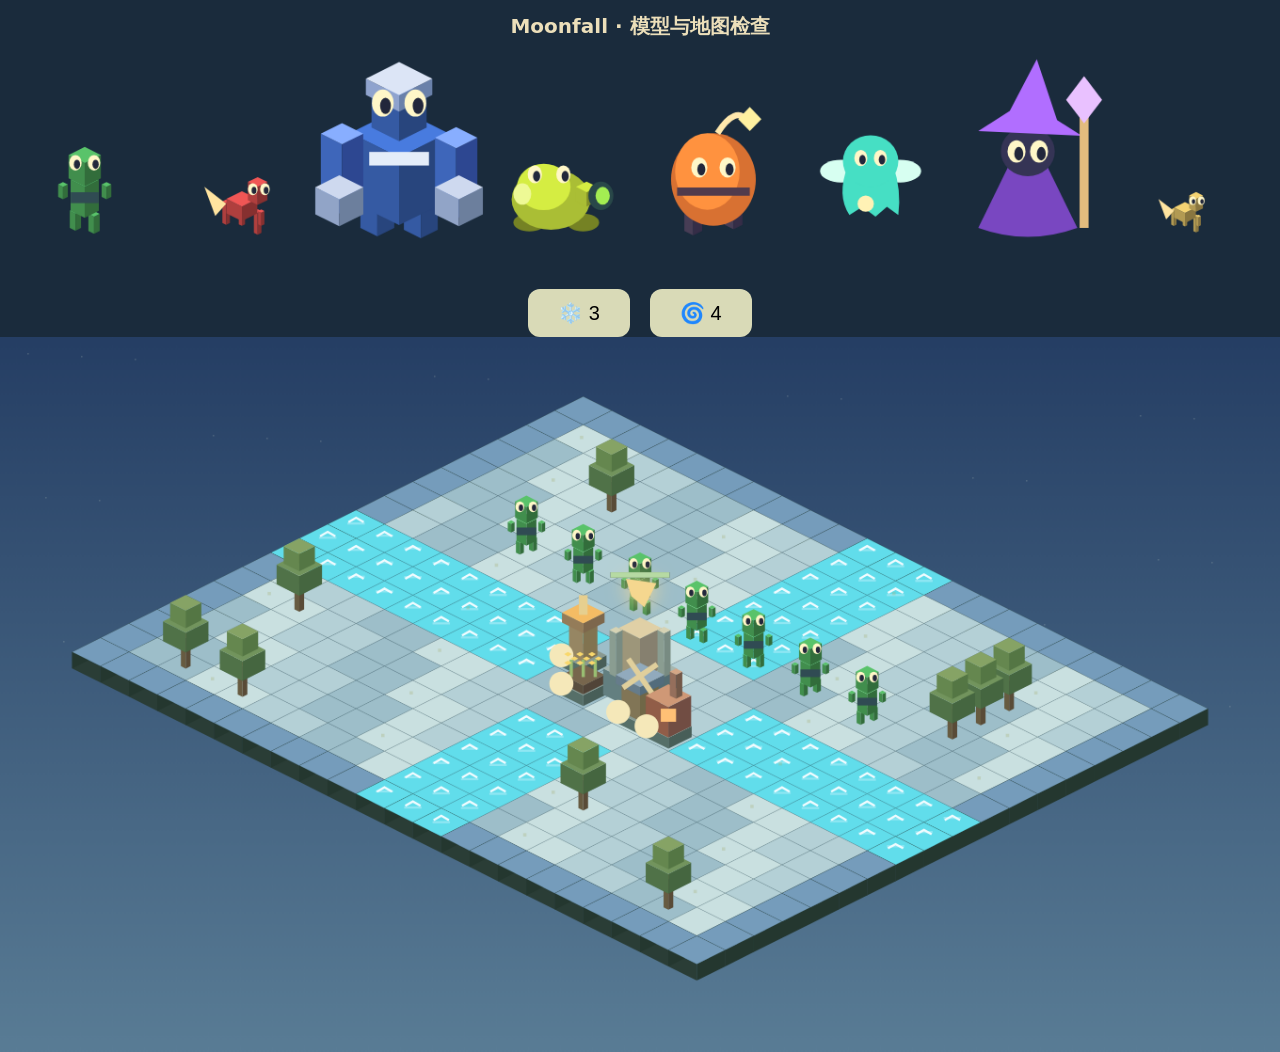
==== tests/visuals.html @ 4435879c "Remodel toy palace and monsters, replace ice/desert maps with active attack lanes and remove moon re" ====
<!doctype html><meta charset="utf-8"><meta name="viewport" content="width=device-width,initial-scale=1"><title>Moonfall model review</title><style>body{margin:0;background:#1a2b3c;color:#ecdfba;font:18px system-ui}canvas{display:block;width:100%;height:auto}h1{font-size:20px;text-align:center}nav{display:flex;justify-content:center;gap:20px}button{padding:12px 30px;font-size:20px;background:#d9dab7;border:0;border-radius:12px}</style><h1>Moonfall · 模型与地图检查</h1><canvas id="models" width="1360" height="250"></canvas><nav><button id="ice">❄️ 3</button><button id="sand">🌀 4</button></nav><canvas id="map" width="1360" height="760"></canvas><script type="module">
import {heightZombie,render} from '../render.mjs?v=11';import {createGame,ENEMIES,makeEnemy} from '../engine.mjs?v=11';
const c=document.querySelector('#models').getContext('2d'),types=['zombie','runner','brute','spitter','bomber','healer','summoner','mini'];let level=3,g=createGame({level,creative:true});
function reset(n){level=n;g=createGame({level,creative:true});g.wave=2;g.enemies=types.slice(0,7).map((k,i)=>makeEnemy(g,k,4+i*2,6));}document.querySelector('#ice').onclick=()=>reset(3);document.querySelector('#sand').onclick=()=>reset(4);reset(3);
function frame(t){c.clearRect(0,0,1360,250);types.forEach((k,i)=>{const e=ENEMIES[k];c.save();c.translate(90+i*167,185);c.scale(e.size*1.65,e.size*1.65);heightZombie(c,0,0,t/1000,i,e.color,.3,k);c.restore()});render(document.querySelector('#map').getContext('2d'),1360,760,g,{rotation:0,zoom:1,panX:0,panY:0},{},null,null,null,t/1000);requestAnimationFrame(frame)}requestAnimationFrame(frame);
</script>
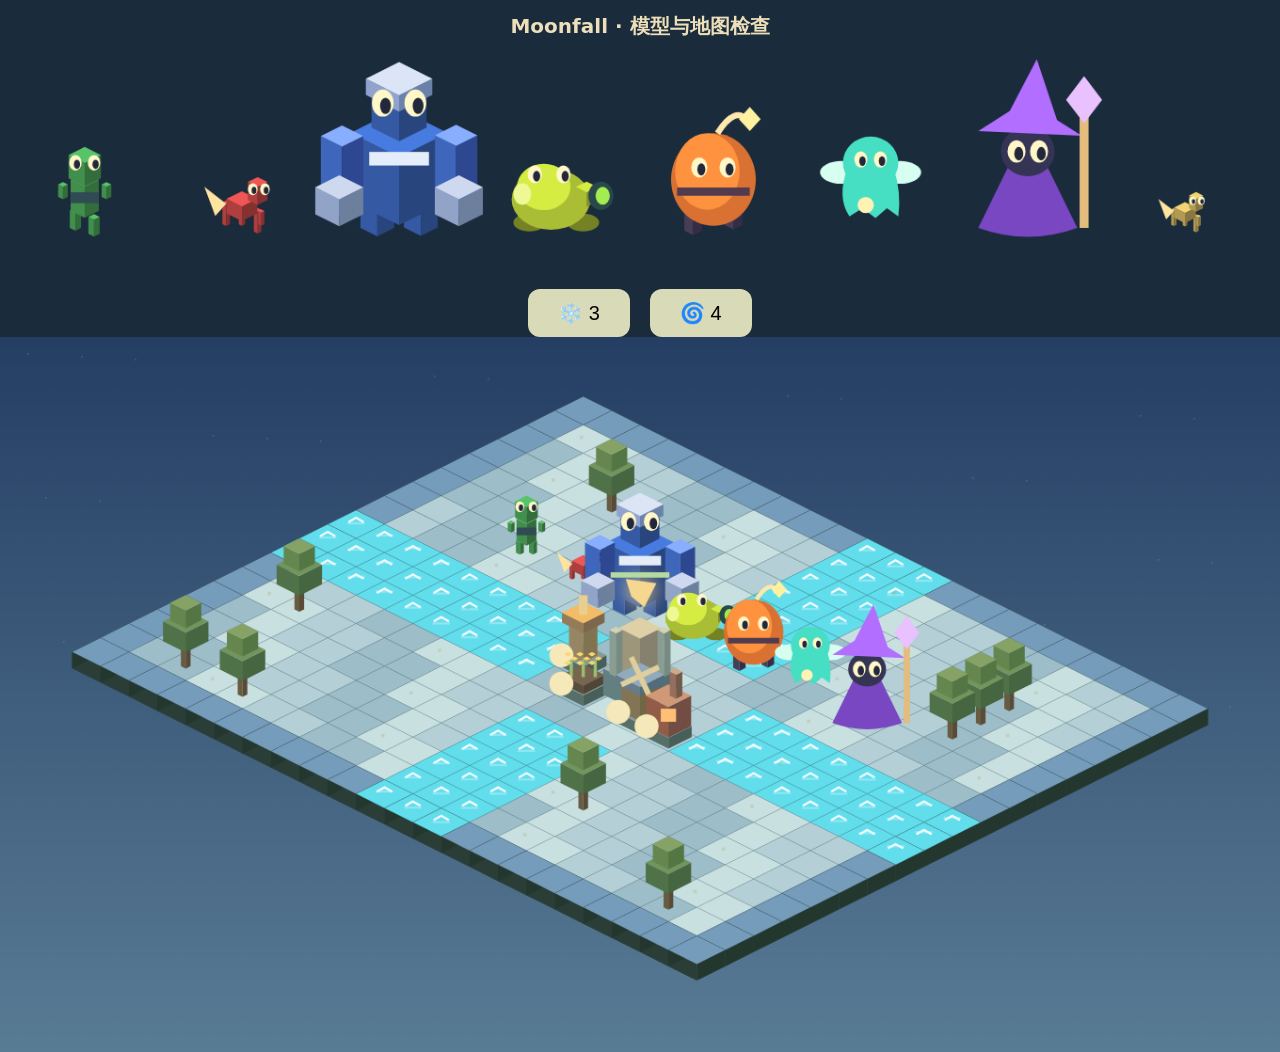
==== commit fbcbf58e: "Fix enemy subtype overwritten during render dispatch; verify specialist and boss meshes on actual ma" ====
--- a/tests/visuals.html
+++ b/tests/visuals.html
@@ -1,5 +1,5 @@
 <!doctype html><meta charset="utf-8"><meta name="viewport" content="width=device-width,initial-scale=1"><title>Moonfall model review</title><style>body{margin:0;background:#1a2b3c;color:#ecdfba;font:18px system-ui}canvas{display:block;width:100%;height:auto}h1{font-size:20px;text-align:center}nav{display:flex;justify-content:center;gap:20px}button{padding:12px 30px;font-size:20px;background:#d9dab7;border:0;border-radius:12px}</style><h1>Moonfall · 模型与地图检查</h1><canvas id="models" width="1360" height="250"></canvas><nav><button id="ice">❄️ 3</button><button id="sand">🌀 4</button></nav><canvas id="map" width="1360" height="760"></canvas><script type="module">
-import {heightZombie,render} from '../render.mjs?v=11';import {createGame,ENEMIES,makeEnemy} from '../engine.mjs?v=11';
+import {heightZombie,render} from '../render.mjs?v=12';import {createGame,ENEMIES,makeEnemy} from '../engine.mjs?v=12';
 const c=document.querySelector('#models').getContext('2d'),types=['zombie','runner','brute','spitter','bomber','healer','summoner','mini'];let level=3,g=createGame({level,creative:true});
 function reset(n){level=n;g=createGame({level,creative:true});g.wave=2;g.enemies=types.slice(0,7).map((k,i)=>makeEnemy(g,k,4+i*2,6));}document.querySelector('#ice').onclick=()=>reset(3);document.querySelector('#sand').onclick=()=>reset(4);reset(3);
 function frame(t){c.clearRect(0,0,1360,250);types.forEach((k,i)=>{const e=ENEMIES[k];c.save();c.translate(90+i*167,185);c.scale(e.size*1.65,e.size*1.65);heightZombie(c,0,0,t/1000,i,e.color,.3,k);c.restore()});render(document.querySelector('#map').getContext('2d'),1360,760,g,{rotation:0,zoom:1,panX:0,panY:0},{},null,null,null,t/1000);requestAnimationFrame(frame)}requestAnimationFrame(frame);
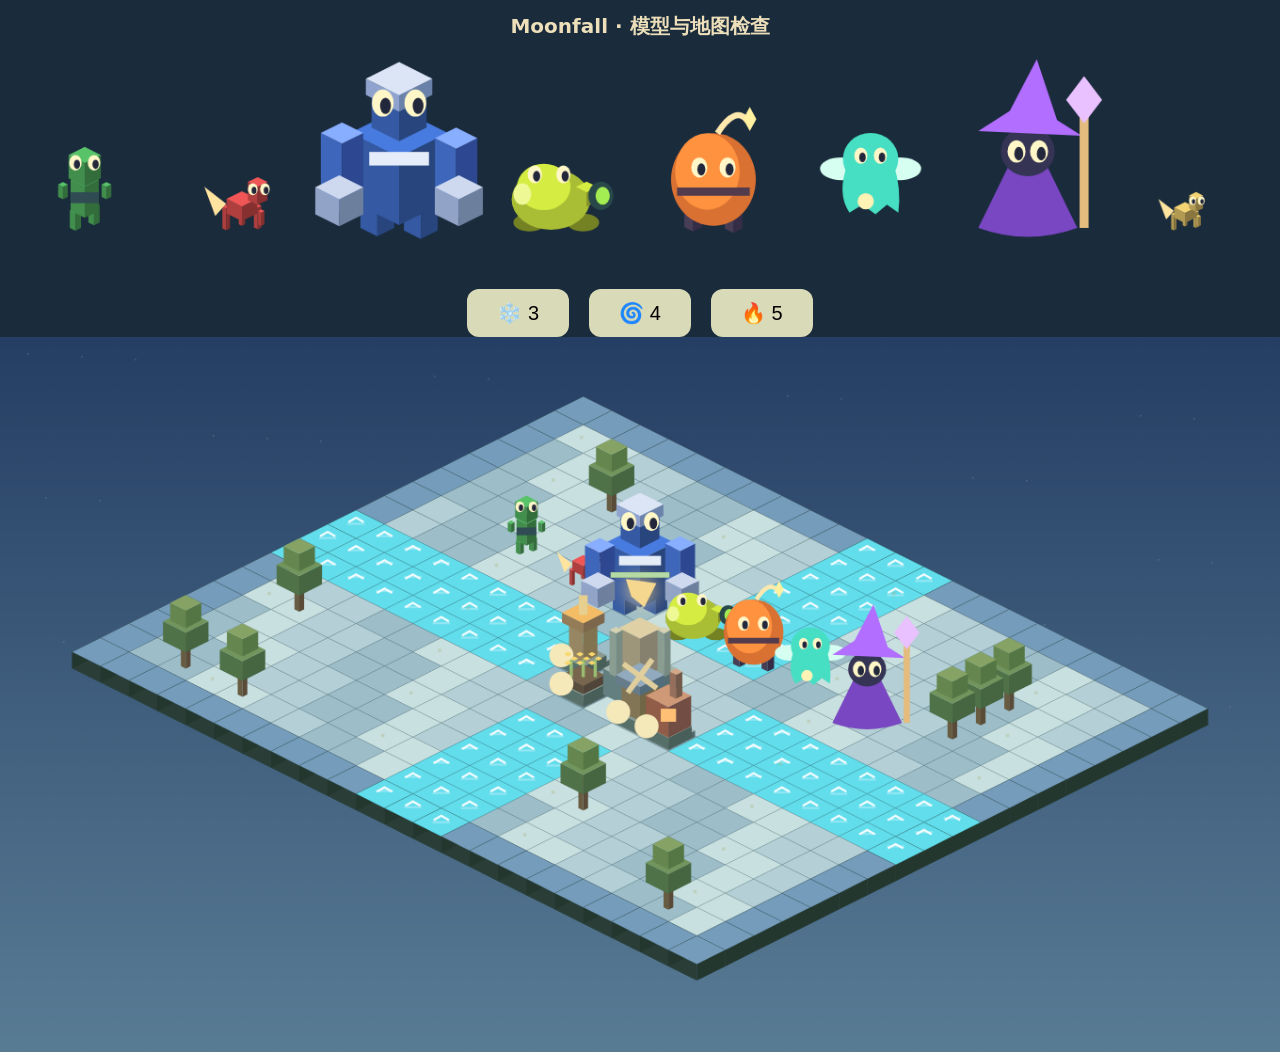
==== commit b090aab5: "Specialize advanced material costs, enforce multi-cell footprints and map caps, empower enemies cros" ====
--- a/tests/visuals.html
+++ b/tests/visuals.html
@@ -1,6 +1,6 @@
-<!doctype html><meta charset="utf-8"><meta name="viewport" content="width=device-width,initial-scale=1"><title>Moonfall model review</title><style>body{margin:0;background:#1a2b3c;color:#ecdfba;font:18px system-ui}canvas{display:block;width:100%;height:auto}h1{font-size:20px;text-align:center}nav{display:flex;justify-content:center;gap:20px}button{padding:12px 30px;font-size:20px;background:#d9dab7;border:0;border-radius:12px}</style><h1>Moonfall · 模型与地图检查</h1><canvas id="models" width="1360" height="250"></canvas><nav><button id="ice">❄️ 3</button><button id="sand">🌀 4</button></nav><canvas id="map" width="1360" height="760"></canvas><script type="module">
-import {heightZombie,render} from '../render.mjs?v=12';import {createGame,ENEMIES,makeEnemy} from '../engine.mjs?v=12';
+<!doctype html><meta charset="utf-8"><meta name="viewport" content="width=device-width,initial-scale=1"><title>Moonfall model review</title><style>body{margin:0;background:#1a2b3c;color:#ecdfba;font:18px system-ui}canvas{display:block;width:100%;height:auto}h1{font-size:20px;text-align:center}nav{display:flex;justify-content:center;gap:20px}button{padding:12px 30px;font-size:20px;background:#d9dab7;border:0;border-radius:12px}</style><h1>Moonfall · 模型与地图检查</h1><canvas id="models" width="1360" height="250"></canvas><nav><button id="ice">❄️ 3</button><button id="sand">🌀 4</button><button id="fire">🔥 5</button></nav><canvas id="map" width="1360" height="760"></canvas><script type="module">
+import {heightZombie,render} from '../render.mjs?v=13';import {createGame,ENEMIES,makeEnemy,build,igniteEnemy} from '../engine.mjs?v=13';
 const c=document.querySelector('#models').getContext('2d'),types=['zombie','runner','brute','spitter','bomber','healer','summoner','mini'];let level=3,g=createGame({level,creative:true});
-function reset(n){level=n;g=createGame({level,creative:true});g.wave=2;g.enemies=types.slice(0,7).map((k,i)=>makeEnemy(g,k,4+i*2,6));}document.querySelector('#ice').onclick=()=>reset(3);document.querySelector('#sand').onclick=()=>reset(4);reset(3);
+function reset(n){level=n;g=createGame({level,creative:true});g.wave=2;g.enemies=types.slice(0,7).map((k,i)=>makeEnemy(g,k,4+i*2,6));}document.querySelector('#ice').onclick=()=>reset(3);document.querySelector('#sand').onclick=()=>reset(4);document.querySelector('#fire').onclick=()=>{reset(5);for(const e of g.enemies){e.x=5;e.y=5+g.enemies.indexOf(e);igniteEnemy(g,e)}build(g,'prism',13,7);build(g,'rapid',8,11);build(g,'shield',13,11)};reset(3);
 function frame(t){c.clearRect(0,0,1360,250);types.forEach((k,i)=>{const e=ENEMIES[k];c.save();c.translate(90+i*167,185);c.scale(e.size*1.65,e.size*1.65);heightZombie(c,0,0,t/1000,i,e.color,.3,k);c.restore()});render(document.querySelector('#map').getContext('2d'),1360,760,g,{rotation:0,zoom:1,panX:0,panY:0},{},null,null,null,t/1000);requestAnimationFrame(frame)}requestAnimationFrame(frame);
 </script>
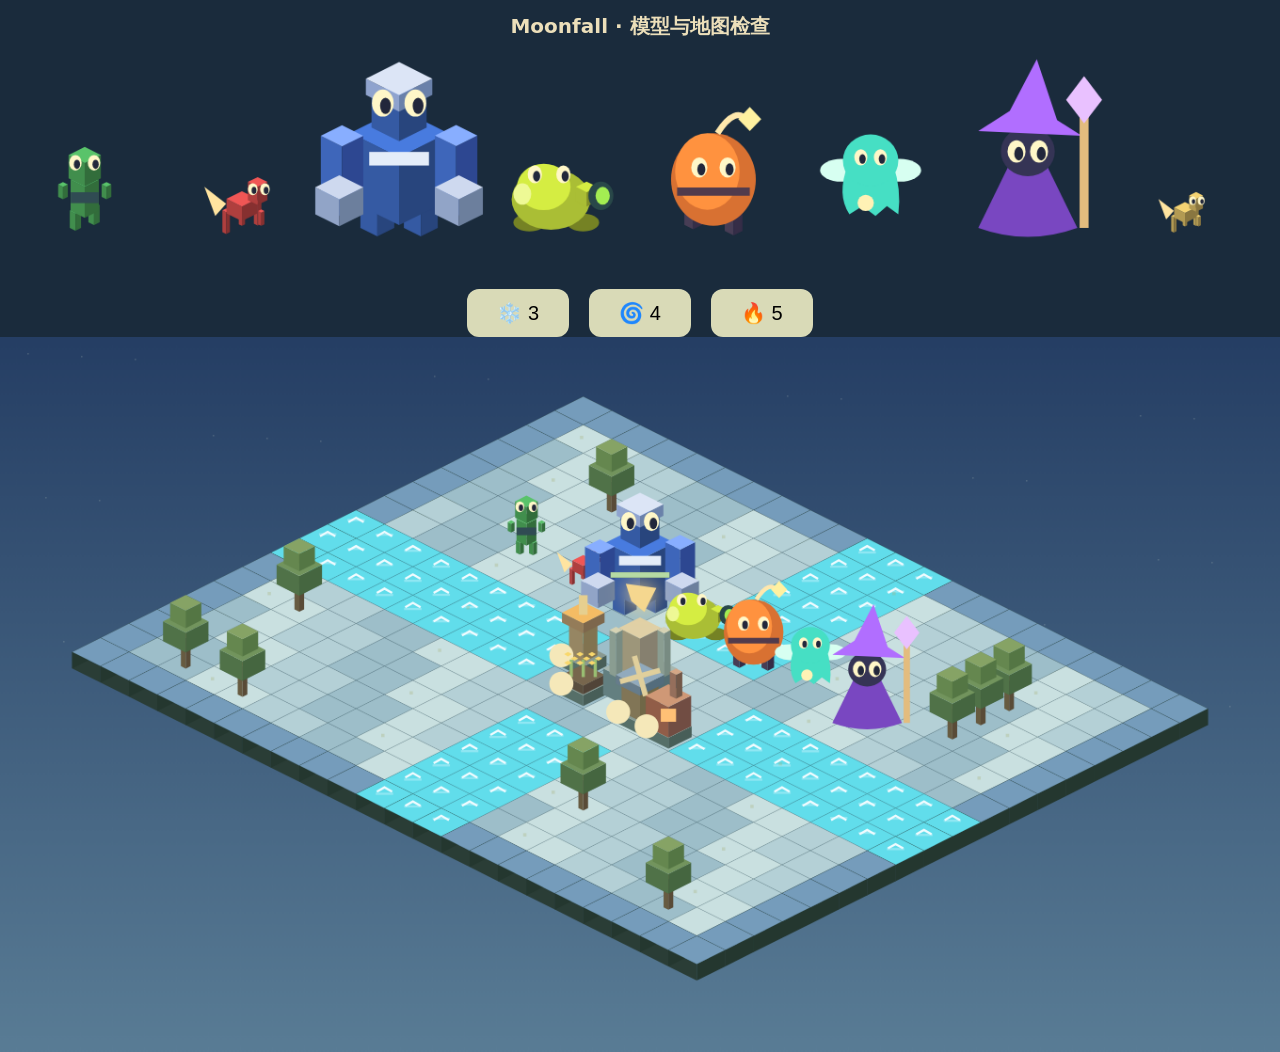
==== commit f1bdc656: "Build full-footprint architecture, redesign touch cards, and rebalance combat-driven economy" ====
--- a/tests/visuals.html
+++ b/tests/visuals.html
@@ -1,5 +1,5 @@
 <!doctype html><meta charset="utf-8"><meta name="viewport" content="width=device-width,initial-scale=1"><title>Moonfall model review</title><style>body{margin:0;background:#1a2b3c;color:#ecdfba;font:18px system-ui}canvas{display:block;width:100%;height:auto}h1{font-size:20px;text-align:center}nav{display:flex;justify-content:center;gap:20px}button{padding:12px 30px;font-size:20px;background:#d9dab7;border:0;border-radius:12px}</style><h1>Moonfall · 模型与地图检查</h1><canvas id="models" width="1360" height="250"></canvas><nav><button id="ice">❄️ 3</button><button id="sand">🌀 4</button><button id="fire">🔥 5</button></nav><canvas id="map" width="1360" height="760"></canvas><script type="module">
-import {heightZombie,render} from '../render.mjs?v=13';import {createGame,ENEMIES,makeEnemy,build,igniteEnemy} from '../engine.mjs?v=13';
+import {heightZombie,render} from '../render.mjs?v=14';import {createGame,ENEMIES,makeEnemy,build,igniteEnemy} from '../engine.mjs?v=14';
 const c=document.querySelector('#models').getContext('2d'),types=['zombie','runner','brute','spitter','bomber','healer','summoner','mini'];let level=3,g=createGame({level,creative:true});
 function reset(n){level=n;g=createGame({level,creative:true});g.wave=2;g.enemies=types.slice(0,7).map((k,i)=>makeEnemy(g,k,4+i*2,6));}document.querySelector('#ice').onclick=()=>reset(3);document.querySelector('#sand').onclick=()=>reset(4);document.querySelector('#fire').onclick=()=>{reset(5);for(const e of g.enemies){e.x=5;e.y=5+g.enemies.indexOf(e);igniteEnemy(g,e)}build(g,'prism',13,7);build(g,'rapid',8,11);build(g,'shield',13,11)};reset(3);
 function frame(t){c.clearRect(0,0,1360,250);types.forEach((k,i)=>{const e=ENEMIES[k];c.save();c.translate(90+i*167,185);c.scale(e.size*1.65,e.size*1.65);heightZombie(c,0,0,t/1000,i,e.color,.3,k);c.restore()});render(document.querySelector('#map').getContext('2d'),1360,760,g,{rotation:0,zoom:1,panX:0,panY:0},{},null,null,null,t/1000);requestAnimationFrame(frame)}requestAnimationFrame(frame);
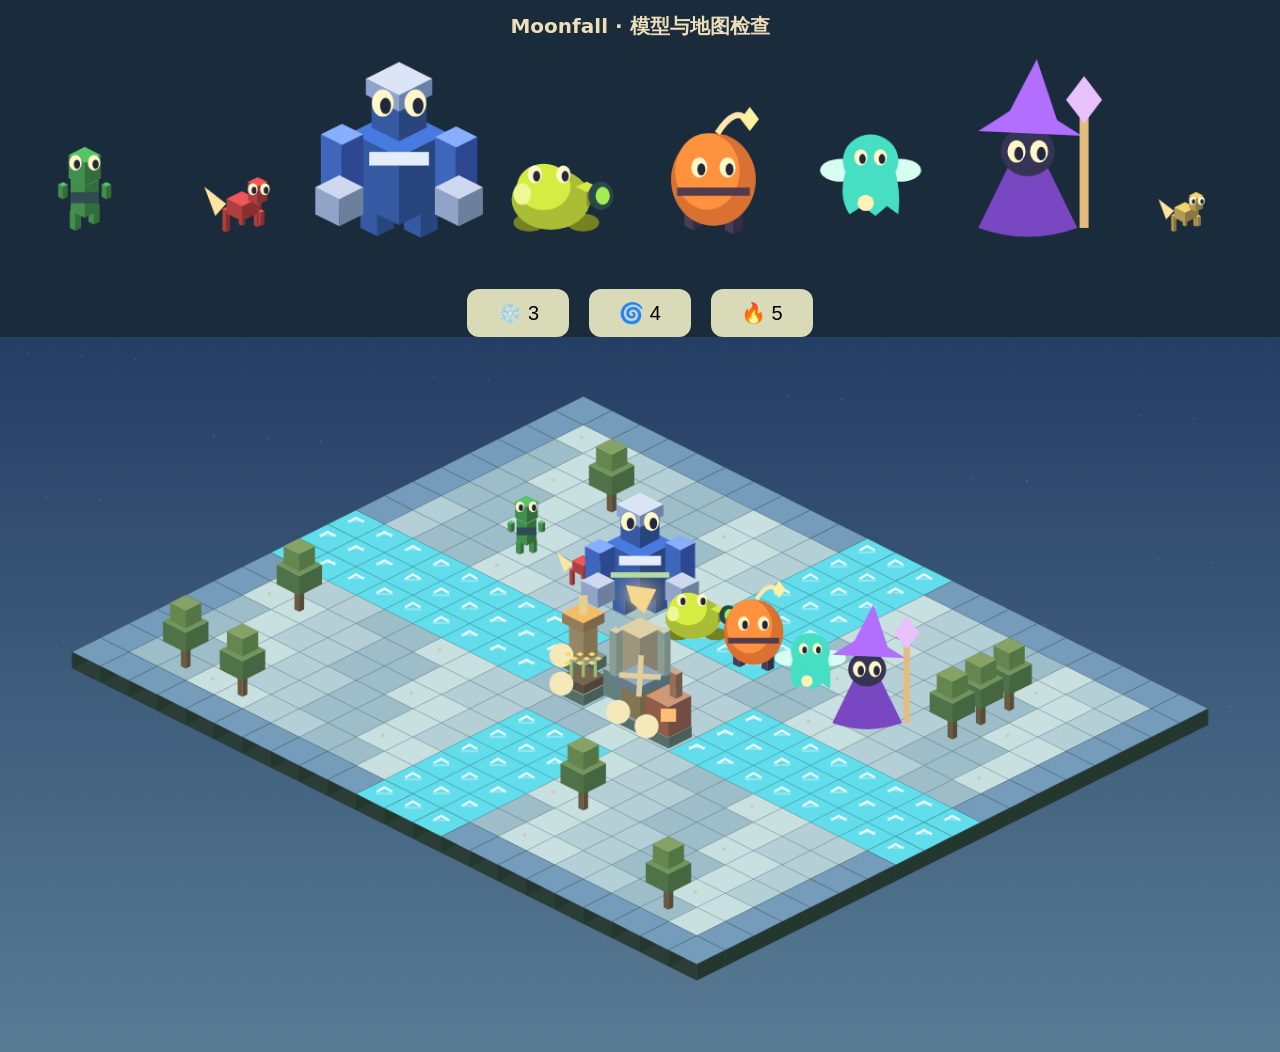
==== commit bd3ccfcb: "Add tiered zombie loot, four-level upgrade cards, wave-based capacity and bilingual menu" ====
--- a/tests/visuals.html
+++ b/tests/visuals.html
@@ -1,5 +1,5 @@
 <!doctype html><meta charset="utf-8"><meta name="viewport" content="width=device-width,initial-scale=1"><title>Moonfall model review</title><style>body{margin:0;background:#1a2b3c;color:#ecdfba;font:18px system-ui}canvas{display:block;width:100%;height:auto}h1{font-size:20px;text-align:center}nav{display:flex;justify-content:center;gap:20px}button{padding:12px 30px;font-size:20px;background:#d9dab7;border:0;border-radius:12px}</style><h1>Moonfall · 模型与地图检查</h1><canvas id="models" width="1360" height="250"></canvas><nav><button id="ice">❄️ 3</button><button id="sand">🌀 4</button><button id="fire">🔥 5</button></nav><canvas id="map" width="1360" height="760"></canvas><script type="module">
-import {heightZombie,render} from '../render.mjs?v=14';import {createGame,ENEMIES,makeEnemy,build,igniteEnemy} from '../engine.mjs?v=14';
+import {heightZombie,render} from '../render.mjs?v=16';import {createGame,ENEMIES,makeEnemy,build,igniteEnemy} from '../engine.mjs?v=16';
 const c=document.querySelector('#models').getContext('2d'),types=['zombie','runner','brute','spitter','bomber','healer','summoner','mini'];let level=3,g=createGame({level,creative:true});
 function reset(n){level=n;g=createGame({level,creative:true});g.wave=2;g.enemies=types.slice(0,7).map((k,i)=>makeEnemy(g,k,4+i*2,6));}document.querySelector('#ice').onclick=()=>reset(3);document.querySelector('#sand').onclick=()=>reset(4);document.querySelector('#fire').onclick=()=>{reset(5);for(const e of g.enemies){e.x=5;e.y=5+g.enemies.indexOf(e);igniteEnemy(g,e)}build(g,'prism',13,7);build(g,'rapid',8,11);build(g,'shield',13,11)};reset(3);
 function frame(t){c.clearRect(0,0,1360,250);types.forEach((k,i)=>{const e=ENEMIES[k];c.save();c.translate(90+i*167,185);c.scale(e.size*1.65,e.size*1.65);heightZombie(c,0,0,t/1000,i,e.color,.3,k);c.restore()});render(document.querySelector('#map').getContext('2d'),1360,760,g,{rotation:0,zoom:1,panX:0,panY:0},{},null,null,null,t/1000);requestAnimationFrame(frame)}requestAnimationFrame(frame);
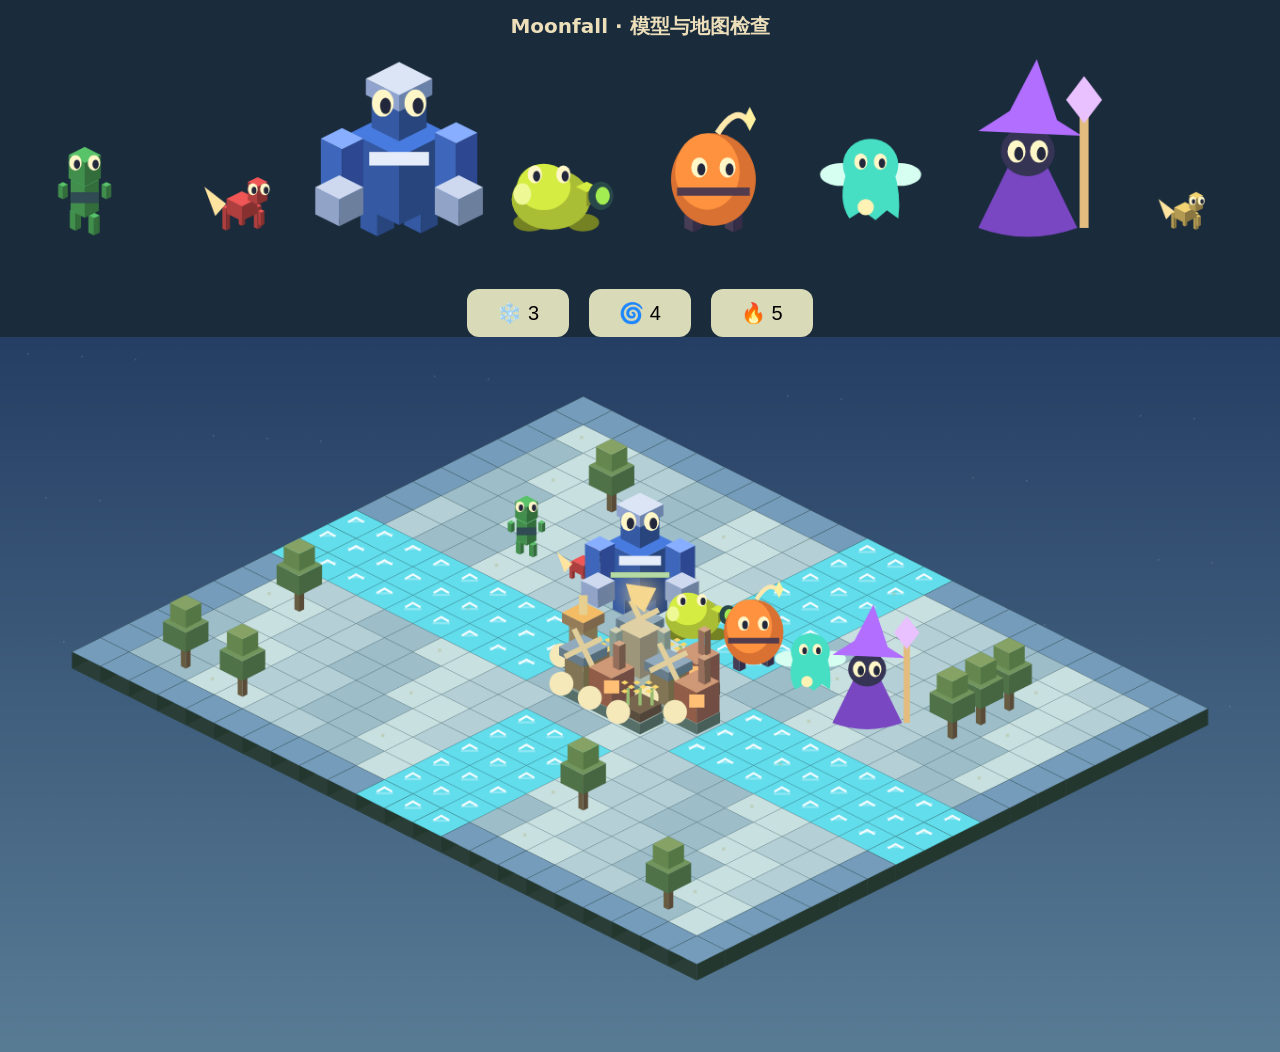
==== commit 993a6707: "Simplify upgrades to fixed-cost target tool, seed nine producers, and stress-test resource pacing" ====
--- a/tests/visuals.html
+++ b/tests/visuals.html
@@ -1,5 +1,5 @@
 <!doctype html><meta charset="utf-8"><meta name="viewport" content="width=device-width,initial-scale=1"><title>Moonfall model review</title><style>body{margin:0;background:#1a2b3c;color:#ecdfba;font:18px system-ui}canvas{display:block;width:100%;height:auto}h1{font-size:20px;text-align:center}nav{display:flex;justify-content:center;gap:20px}button{padding:12px 30px;font-size:20px;background:#d9dab7;border:0;border-radius:12px}</style><h1>Moonfall · 模型与地图检查</h1><canvas id="models" width="1360" height="250"></canvas><nav><button id="ice">❄️ 3</button><button id="sand">🌀 4</button><button id="fire">🔥 5</button></nav><canvas id="map" width="1360" height="760"></canvas><script type="module">
-import {heightZombie,render} from '../render.mjs?v=16';import {createGame,ENEMIES,makeEnemy,build,igniteEnemy} from '../engine.mjs?v=16';
+import {heightZombie,render} from '../render.mjs?v=17';import {createGame,ENEMIES,makeEnemy,build,igniteEnemy} from '../engine.mjs?v=17';
 const c=document.querySelector('#models').getContext('2d'),types=['zombie','runner','brute','spitter','bomber','healer','summoner','mini'];let level=3,g=createGame({level,creative:true});
 function reset(n){level=n;g=createGame({level,creative:true});g.wave=2;g.enemies=types.slice(0,7).map((k,i)=>makeEnemy(g,k,4+i*2,6));}document.querySelector('#ice').onclick=()=>reset(3);document.querySelector('#sand').onclick=()=>reset(4);document.querySelector('#fire').onclick=()=>{reset(5);for(const e of g.enemies){e.x=5;e.y=5+g.enemies.indexOf(e);igniteEnemy(g,e)}build(g,'prism',13,7);build(g,'rapid',8,11);build(g,'shield',13,11)};reset(3);
 function frame(t){c.clearRect(0,0,1360,250);types.forEach((k,i)=>{const e=ENEMIES[k];c.save();c.translate(90+i*167,185);c.scale(e.size*1.65,e.size*1.65);heightZombie(c,0,0,t/1000,i,e.color,.3,k);c.restore()});render(document.querySelector('#map').getContext('2d'),1360,760,g,{rotation:0,zoom:1,panX:0,panY:0},{},null,null,null,t/1000);requestAnimationFrame(frame)}requestAnimationFrame(frame);
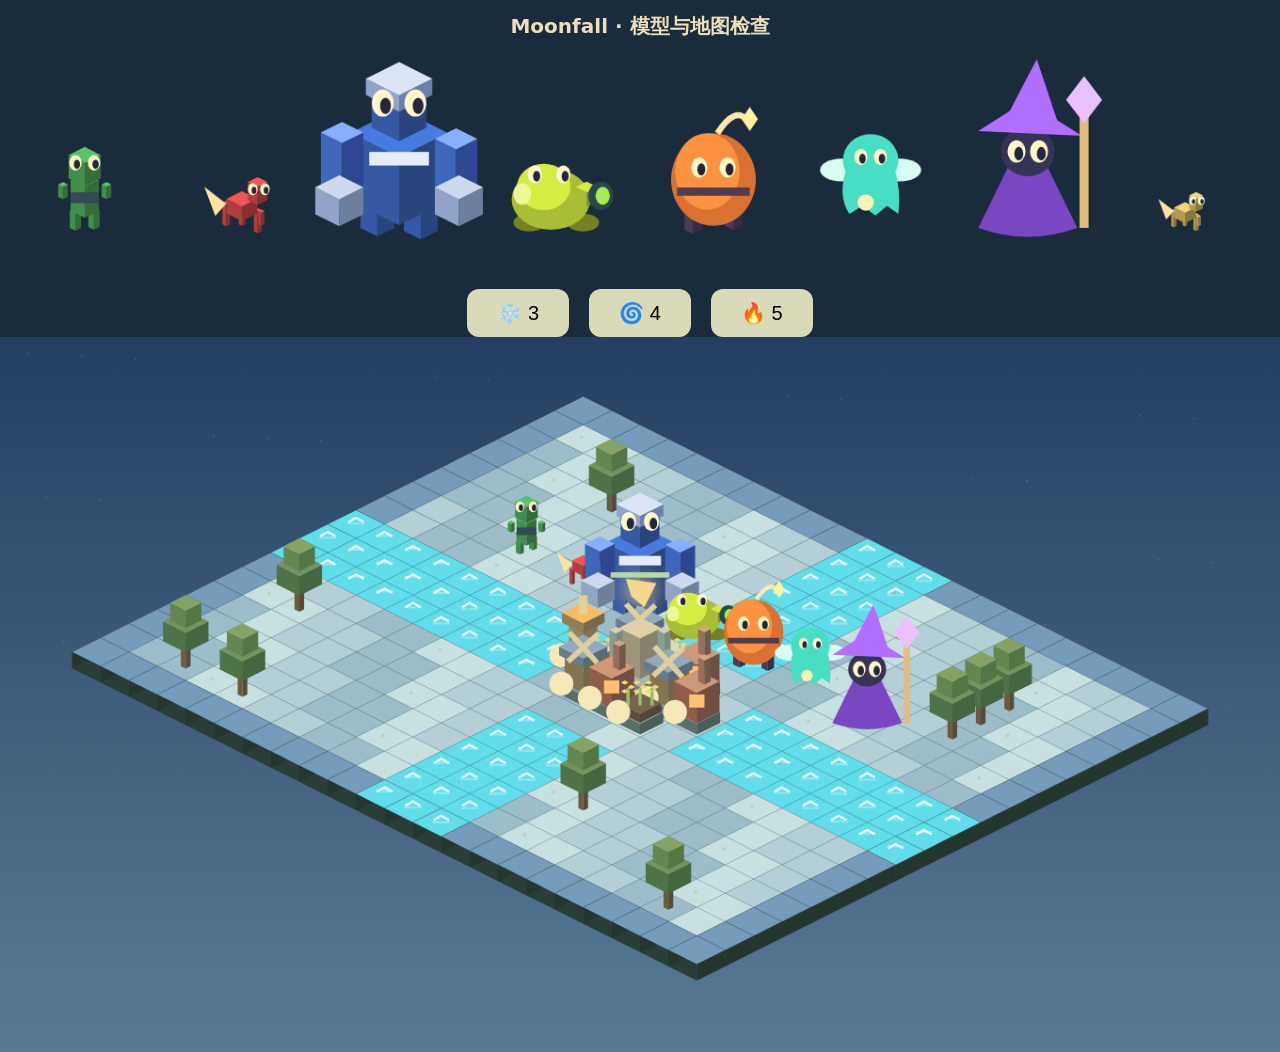
==== commit 869bcaec: "Add easy Heat-zero economy, Heat difficulty slider, and live-count construction pricing without caps" ====
--- a/tests/visuals.html
+++ b/tests/visuals.html
@@ -1,5 +1,5 @@
 <!doctype html><meta charset="utf-8"><meta name="viewport" content="width=device-width,initial-scale=1"><title>Moonfall model review</title><style>body{margin:0;background:#1a2b3c;color:#ecdfba;font:18px system-ui}canvas{display:block;width:100%;height:auto}h1{font-size:20px;text-align:center}nav{display:flex;justify-content:center;gap:20px}button{padding:12px 30px;font-size:20px;background:#d9dab7;border:0;border-radius:12px}</style><h1>Moonfall · 模型与地图检查</h1><canvas id="models" width="1360" height="250"></canvas><nav><button id="ice">❄️ 3</button><button id="sand">🌀 4</button><button id="fire">🔥 5</button></nav><canvas id="map" width="1360" height="760"></canvas><script type="module">
-import {heightZombie,render} from '../render.mjs?v=17';import {createGame,ENEMIES,makeEnemy,build,igniteEnemy} from '../engine.mjs?v=17';
+import {heightZombie,render} from '../render.mjs?v=18';import {createGame,ENEMIES,makeEnemy,build,igniteEnemy} from '../engine.mjs?v=18';
 const c=document.querySelector('#models').getContext('2d'),types=['zombie','runner','brute','spitter','bomber','healer','summoner','mini'];let level=3,g=createGame({level,creative:true});
 function reset(n){level=n;g=createGame({level,creative:true});g.wave=2;g.enemies=types.slice(0,7).map((k,i)=>makeEnemy(g,k,4+i*2,6));}document.querySelector('#ice').onclick=()=>reset(3);document.querySelector('#sand').onclick=()=>reset(4);document.querySelector('#fire').onclick=()=>{reset(5);for(const e of g.enemies){e.x=5;e.y=5+g.enemies.indexOf(e);igniteEnemy(g,e)}build(g,'prism',13,7);build(g,'rapid',8,11);build(g,'shield',13,11)};reset(3);
 function frame(t){c.clearRect(0,0,1360,250);types.forEach((k,i)=>{const e=ENEMIES[k];c.save();c.translate(90+i*167,185);c.scale(e.size*1.65,e.size*1.65);heightZombie(c,0,0,t/1000,i,e.color,.3,k);c.restore()});render(document.querySelector('#map').getContext('2d'),1360,760,g,{rotation:0,zoom:1,panX:0,panY:0},{},null,null,null,t/1000);requestAnimationFrame(frame)}requestAnimationFrame(frame);
